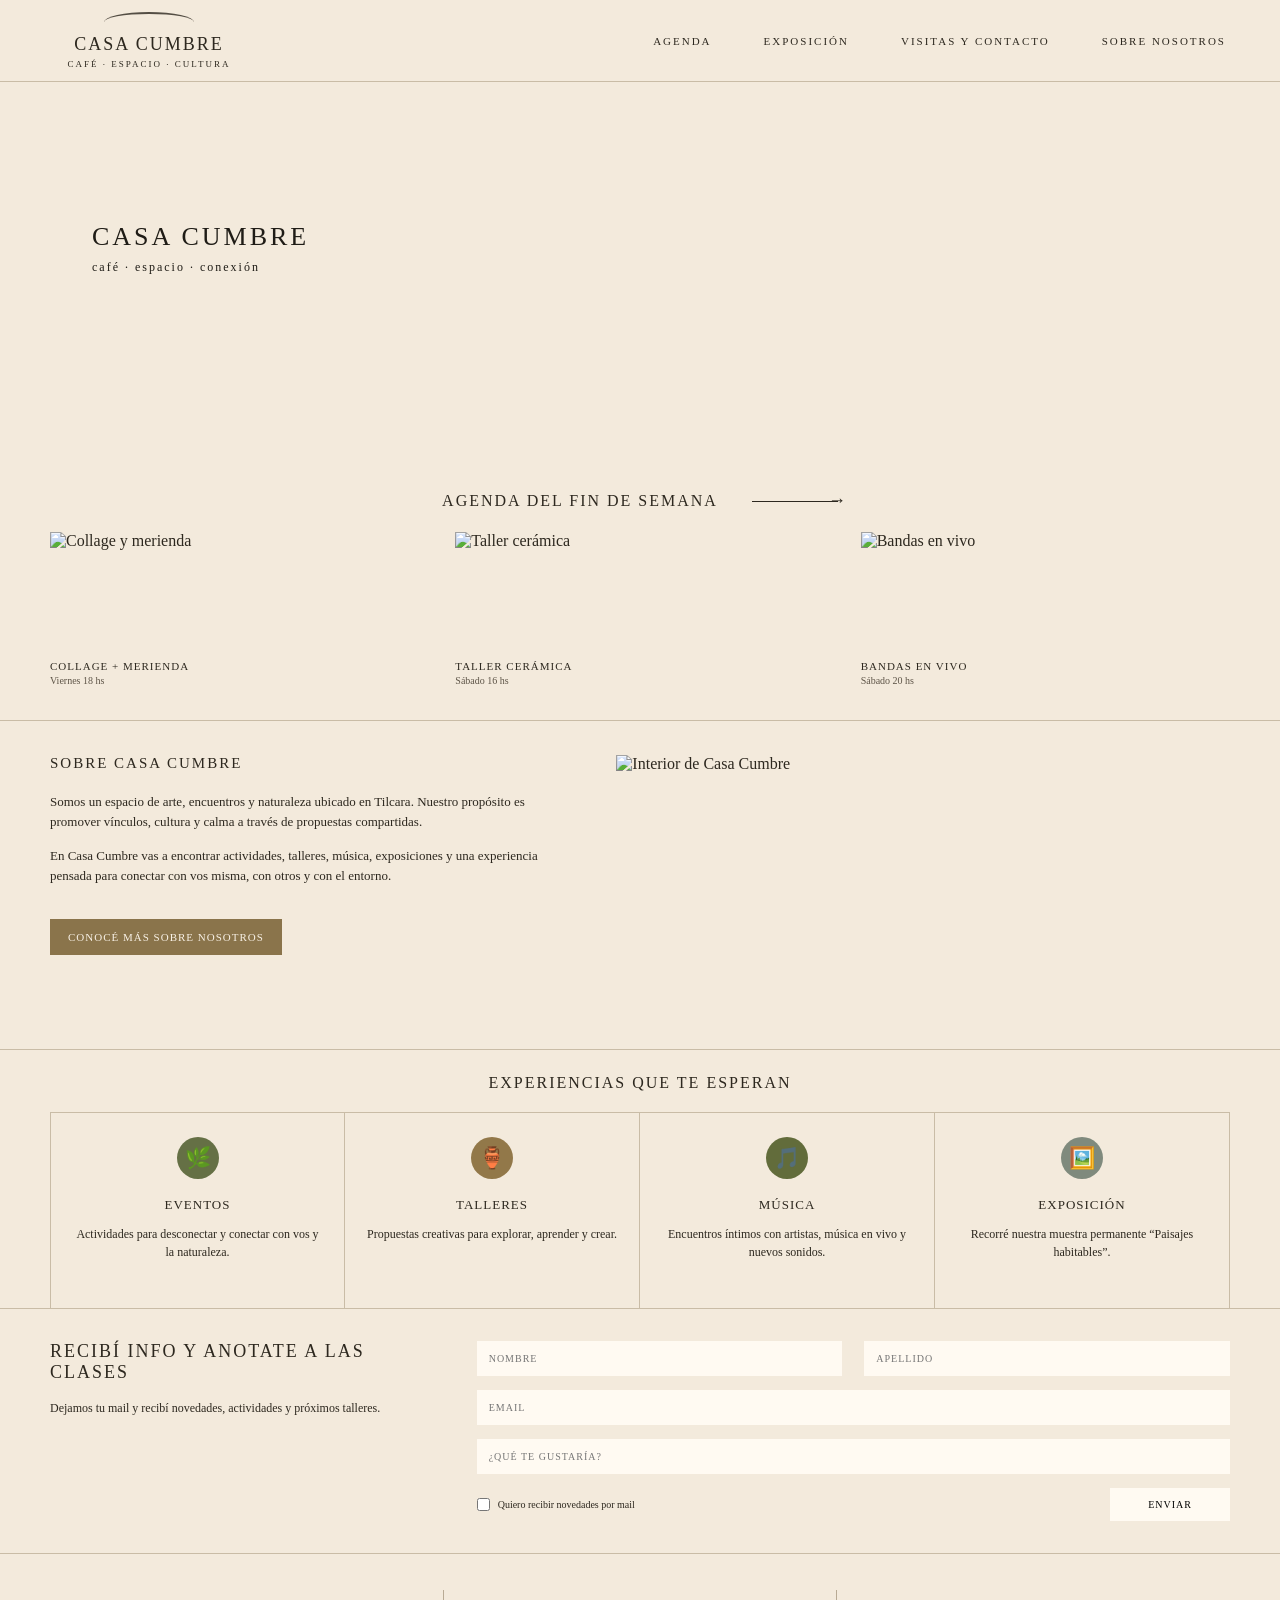
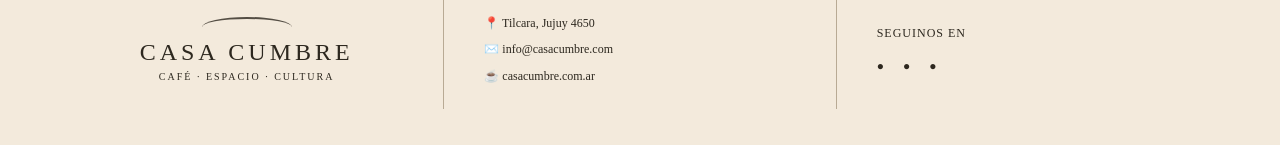
==== index.html @ a5b8ab7d "Add files via upload" ====
<!DOCTYPE html>
<html lang="es">
<head>
  <meta charset="UTF-8" />
  <meta name="viewport" content="width=device-width, initial-scale=1.0" />
  <title>Casa Cumbre</title>
  <link rel="stylesheet" href="style.css" />
</head>
<body>

  <header class="header">
    <div class="logo">
      <div class="mountain-line"></div>
      <h1>CASA CUMBRE</h1>
      <p>CAFÉ · ESPACIO · CULTURA</p>
    </div>

    <nav class="nav">
  <a href="agenda.html">AGENDA</a>
  <a href="exposicion.html">EXPOSICIÓN</a>
  <a href="visitas.html">VISITAS Y CONTACTO</a>
  <a href="nosotros.html">SOBRE NOSOTROS</a>
</nav>
  </header>

  <main>

    <section class="hero">
      <div class="hero-text">
        <h2>CASA CUMBRE</h2>
        <p>café · espacio · conexión</p>
      </div>
    </section>

    <section class="agenda">
      <div class="section-title">
        <h2>AGENDA DEL FIN DE SEMANA</h2>
        <span></span>
      </div>

      <div class="cards">
        <article class="card">
          <img src="img/agenda-1.jpg" alt="Collage y merienda">
          <h3>COLLAGE + MERIENDA</h3>
          <p>Viernes 18 hs</p>
        </article>

        <article class="card">
          <img src="img/agenda-2.jpg" alt="Taller cerámica">
          <h3>TALLER CERÁMICA</h3>
          <p>Sábado 16 hs</p>
        </article>

        <article class="card">
          <img src="img/agenda-3.jpg" alt="Bandas en vivo">
          <h3>BANDAS EN VIVO</h3>
          <p>Sábado 20 hs</p>
        </article>
      </div>
    </section>

    <section class="about">
      <div class="about-text">
        <h2>SOBRE CASA CUMBRE</h2>
        <p>
          Somos un espacio de arte, encuentros y naturaleza ubicado en Tilcara.
          Nuestro propósito es promover vínculos, cultura y calma a través
          de propuestas compartidas.
        </p>
        <p>
          En Casa Cumbre vas a encontrar actividades, talleres, música,
          exposiciones y una experiencia pensada para conectar con vos misma,
          con otros y con el entorno.
        </p>
        <a href="#" class="btn">CONOCÉ MÁS SOBRE NOSOTROS</a>
      </div>

      <div class="about-img">
       <img src="sobre-casa.png" alt="Interior de Casa Cumbre">
      </div>
    </section>

    <section class="experiences">
      <div class="section-title simple">
        <h2>EXPERIENCIAS QUE TE ESPERAN</h2>
      </div>

      <div class="experience-grid">
        <article class="experience">
          <div class="icon">🌿</div>
          <h3>EVENTOS</h3>
          <p>Actividades para desconectar y conectar con vos y la naturaleza.</p>
        </article>

        <article class="experience">
          <div class="icon">🏺</div>
          <h3>TALLERES</h3>
          <p>Propuestas creativas para explorar, aprender y crear.</p>
        </article>

        <article class="experience">
          <div class="icon">🎵</div>
          <h3>MÚSICA</h3>
          <p>Encuentros íntimos con artistas, música en vivo y nuevos sonidos.</p>
        </article>

        <article class="experience">
          <div class="icon">🖼️</div>
          <h3>EXPOSICIÓN</h3>
          <p>Recorré nuestra muestra permanente “Paisajes habitables”.</p>
        </article>
      </div>
    </section>

    <section class="newsletter">
      <div class="newsletter-text">
        <h2>RECIBÍ INFO Y ANOTATE A LAS CLASES</h2>
        <p>
          Dejamos tu mail y recibí novedades, actividades y próximos talleres.
        </p>
      </div>

      <form class="form">
        <div class="form-row">
          <input type="text" placeholder="NOMBRE">
          <input type="text" placeholder="APELLIDO">
        </div>

        <input type="email" placeholder="EMAIL">
        <input type="text" placeholder="¿QUÉ TE GUSTARÍA?">

        <div class="form-bottom">
          <label>
            <input type="checkbox">
            Quiero recibir novedades por mail
          </label>
          <button type="submit">ENVIAR</button>
        </div>
      </form>
    </section>

  </main>

  <footer class="footer">
    <div class="footer-logo">
      <div class="mountain-line"></div>
      <h2>CASA CUMBRE</h2>
      <p>CAFÉ · ESPACIO · CULTURA</p>
    </div>

    <div class="footer-info">
      <p>📍 Tilcara, Jujuy 4650</p>
      <p>✉️ info@casacumbre.com</p>
      <p>☕ casacumbre.com.ar</p>
    </div>

    <div class="footer-social">
      <p>SEGUINOS EN</p>
      <div class="social-icons">
        <span>●</span>
        <span>●</span>
        <span>●</span>
      </div>
    </div>
  </footer>

</body>
</html>
---- style.css ----
* {
  margin: 0;
  padding: 0;
  box-sizing: border-box;
}

body {
  background-color: #f3eadc;
  color: #2d281f;
  font-family: Georgia, "Times New Roman", serif;
}

a {
  text-decoration: none;
  color: inherit;
}

img {
  width: 100%;
  display: block;
}

/* HEADER */

.header {
  width: 100%;
  height: 82px;
  background-color: #f3eadc;
  display: flex;
  align-items: center;
  justify-content: space-between;
  padding: 0 54px;
  border-bottom: 1px solid #c9bca6;
}

.logo {
  text-align: center;
  width: 190px;
}

.logo h1 {
  font-size: 18px;
  letter-spacing: 2px;
  font-weight: 400;
}

.logo p {
  font-size: 9px;
  letter-spacing: 2px;
  margin-top: 4px;
}

.mountain-line {
  width: 90px;
  height: 20px;
  margin: 0 auto 2px;
  border-top: 2px solid #2d281f;
  border-radius: 50%;
  opacity: 0.8;
}

.nav {
  display: flex;
  gap: 52px;
  font-size: 11px;
  letter-spacing: 2px;
}

.nav a:hover {
  opacity: 0.6;
}

/* HERO */

.hero {
  height: 380px;
  background-image: url("img/sobre-casa.jpg");
  background-size: cover;
  background-position: center;
  position: relative;
}

.hero-text {
  position: absolute;
  left: 92px;
  top: 140px;
  color: #1f1c16;
}

.hero-text h2 {
  font-size: 26px;
  letter-spacing: 3px;
  font-weight: 400;
}

.hero-text p {
  font-size: 12px;
  letter-spacing: 2px;
  margin-top: 8px;
}

/* AGENDA */

.agenda {
  padding: 30px 50px 34px;
  border-bottom: 1px solid #c9bca6;
}

.section-title {
  display: flex;
  align-items: center;
  justify-content: center;
  gap: 34px;
  margin-bottom: 22px;
}

.section-title h2 {
  font-size: 16px;
  letter-spacing: 2px;
  font-weight: 400;
}

.section-title span {
  width: 86px;
  height: 1px;
  background-color: #2d281f;
  position: relative;
}

.section-title span::after {
  content: "→";
  position: absolute;
  right: -8px;
  top: -11px;
  font-size: 18px;
}

.cards {
  display: grid;
  grid-template-columns: repeat(3, 1fr);
  gap: 36px;
}

.card {
  background-color: transparent;
}

.card img {
  height: 120px;
  object-fit: cover;
}

.card h3 {
  font-size: 11px;
  letter-spacing: 1px;
  font-weight: 400;
  margin-top: 8px;
}

.card p {
  font-size: 10px;
  color: #5d5447;
  margin-top: 3px;
}

/* ABOUT */

.about {
  display: grid;
  grid-template-columns: 1fr 1.2fr;
  gap: 55px;
  padding: 34px 50px;
  border-bottom: 1px solid #c9bca6;
}

.about-text h2 {
  font-size: 15px;
  letter-spacing: 2px;
  font-weight: 400;
  margin-bottom: 20px;
}

.about-text p {
  font-size: 13px;
  line-height: 1.55;
  margin-bottom: 14px;
}

.btn {
  display: inline-block;
  background-color: #8a744b;
  color: #f8f1e6;
  padding: 12px 18px;
  font-size: 11px;
  letter-spacing: 1px;
  margin-top: 18px;
}

.about-img img {
  height: 260px;
  object-fit: cover;
}

/* EXPERIENCES */

.experiences {
  padding: 24px 50px 0;
  border-bottom: 1px solid #c9bca6;
}

.section-title.simple {
  margin-bottom: 20px;
}

.experience-grid {
  display: grid;
  grid-template-columns: repeat(4, 1fr);
  border-top: 1px solid #c9bca6;
}

.experience {
  min-height: 195px;
  text-align: center;
  padding: 24px 20px;
  border-right: 1px solid #c9bca6;
}

.experience:first-child {
  border-left: 1px solid #c9bca6;
}

.icon {
  width: 42px;
  height: 42px;
  background-color: #657045;
  color: #f3eadc;
  border-radius: 50%;
  display: flex;
  align-items: center;
  justify-content: center;
  margin: 0 auto 18px;
  font-size: 21px;
}

.experience:nth-child(2) .icon {
  background-color: #927849;
}

.experience:nth-child(3) .icon {
  background-color: #626c3b;
}

.experience:nth-child(4) .icon {
  background-color: #7f8a7d;
}

.experience h3 {
  font-size: 13px;
  letter-spacing: 1px;
  font-weight: 400;
  margin-bottom: 12px;
}

.experience p {
  font-size: 12px;
  line-height: 1.5;
}

/* NEWSLETTER */

.newsletter {
  display: grid;
  grid-template-columns: 0.8fr 1.6fr;
  gap: 50px;
  padding: 32px 50px;
  border-bottom: 1px solid #c9bca6;
}

.newsletter-text h2 {
  font-size: 18px;
  letter-spacing: 2px;
  font-weight: 400;
  margin-bottom: 16px;
}

.newsletter-text p {
  font-size: 12px;
  line-height: 1.5;
}

.form {
  display: flex;
  flex-direction: column;
  gap: 14px;
}

.form-row {
  display: grid;
  grid-template-columns: 1fr 1fr;
  gap: 22px;
}

input {
  border: none;
  background-color: #fffaf2;
  padding: 12px;
  font-size: 10px;
  letter-spacing: 1px;
  font-family: Georgia, "Times New Roman", serif;
}

.form-bottom {
  display: flex;
  justify-content: space-between;
  align-items: center;
}

.form-bottom label {
  font-size: 10px;
  display: flex;
  align-items: center;
  gap: 8px;
}

.form-bottom input {
  width: auto;
}

button {
  border: none;
  background-color: #fffaf2;
  padding: 11px 38px;
  font-size: 10px;
  letter-spacing: 1px;
  font-family: Georgia, "Times New Roman", serif;
  cursor: pointer;
}

button:hover {
  background-color: #ded1bd;
}

/* FOOTER */

.footer {
  display: grid;
  grid-template-columns: 1fr 1fr 1fr;
  padding: 36px 50px;
  align-items: center;
}

.footer-logo {
  text-align: center;
}

.footer-logo h2 {
  font-size: 24px;
  letter-spacing: 4px;
  font-weight: 400;
}

.footer-logo p {
  font-size: 10px;
  letter-spacing: 2px;
  margin-top: 5px;
}

.footer-info {
  border-left: 1px solid #b8aa94;
  border-right: 1px solid #b8aa94;
  padding: 20px 40px;
  font-size: 12px;
  line-height: 2.2;
}

.footer-social {
  padding-left: 40px;
  font-size: 12px;
  letter-spacing: 1px;
}

.social-icons {
  display: flex;
  gap: 18px;
  margin-top: 18px;
}

/* RESPONSIVE */

@media (max-width: 900px) {
  .header {
    height: auto;
    flex-direction: column;
    gap: 18px;
    padding: 22px;
  }

  .nav {
    flex-wrap: wrap;
    justify-content: center;
    gap: 20px;
  }

  .hero {
    height: 300px;
  }

  .hero-text {
    left: 35px;
    top: 110px;
  }

  .cards,
  .about,
  .newsletter,
  .footer {
    grid-template-columns: 1fr;
  }

  .experience-grid {
    grid-template-columns: 1fr 1fr;
  }

  .about,
  .agenda,
  .experiences,
  .newsletter,
  .footer {
    padding-left: 25px;
    padding-right: 25px;
  }

  .footer-info {
    border-left: none;
    border-right: none;
    border-top: 1px solid #b8aa94;
    border-bottom: 1px solid #b8aa94;
  }
}

@media (max-width: 550px) {
  .experience-grid {
    grid-template-columns: 1fr;
  }

  .form-row {
    grid-template-columns: 1fr;
  }

  .section-title {
    flex-direction: column;
    gap: 12px;
  }
}

/* PÁGINA AGENDA */

.agenda-page {
  padding: 45px 50px 35px;
  background-color: #f3eadc;
}

.agenda-page h2 {
  font-size: 42px;
  letter-spacing: 3px;
  font-weight: 400;
  margin-bottom: 8px;
}

.subtitle,
.agenda-page > p,
.events-section > p,
.talleres-section > p {
  font-size: 11px;
  letter-spacing: 1px;
  margin-bottom: 26px;
}

.agenda-list {
  display: flex;
  flex-direction: column;
  gap: 18px;
}

.agenda-item {
  display: grid;
  grid-template-columns: 170px 1fr 150px;
  align-items: center;
  gap: 28px;
  border: 1px solid #a9977e;
  padding: 12px;
  min-height: 130px;
}

.agenda-item img {
  height: 105px;
  object-fit: cover;
}

.agenda-info p:first-child {
  font-size: 10px;
  letter-spacing: 1px;
  margin-bottom: 12px;
  color: #5b5145;
}

.agenda-info h3 {
  font-size: 17px;
  letter-spacing: 1px;
  font-weight: 400;
  margin-bottom: 8px;
}

.agenda-info p {
  font-size: 12px;
  line-height: 1.4;
}

.small-btn {
  background-color: #9b8058;
  color: #f8f1e6;
  padding: 9px 12px;
  font-size: 9px;
  letter-spacing: 1px;
  text-align: center;
}

/* EVENTOS */

.events-section {
  background-color: #a67f52;
  color: #f8f1e6;
  padding: 42px 50px 45px;
}

.events-section h2 {
  font-size: 34px;
  letter-spacing: 3px;
  font-weight: 400;
  margin-bottom: 8px;
}

.event-list {
  display: flex;
  flex-direction: column;
  gap: 12px;
  max-width: 590px;
}

.event-card {
  display: grid;
  grid-template-columns: 110px 1fr;
  align-items: center;
  gap: 22px;
  background-color: #5f6739;
  padding: 8px;
}

.event-card img {
  height: 58px;
  object-fit: cover;
}

.event-card p {
  font-size: 15px;
  letter-spacing: 1px;
  margin-bottom: 6px;
}

.event-card span {
  font-size: 10px;
  letter-spacing: 1px;
}

.white-btn {
  display: block;
  width: fit-content;
  background-color: #f8f1e6;
  color: #5f4a31;
  padding: 12px 48px;
  font-size: 10px;
  letter-spacing: 1px;
  margin: 30px auto 0;
}

/* TALLERES */

.talleres-section {
  padding: 45px 50px;
  background-color: #f3eadc;
}

.talleres-section h2 {
  font-size: 36px;
  letter-spacing: 3px;
  font-weight: 400;
  margin-bottom: 8px;
}

.talleres-grid {
  display: grid;
  grid-template-columns: repeat(4, 1fr);
  gap: 18px;
  margin-top: 24px;
}

.talleres-grid article {
  background-color: #f8f1e6;
}

.talleres-grid img {
  height: 100px;
  object-fit: cover;
}

.talleres-grid h3 {
  font-size: 11px;
  letter-spacing: 1px;
  font-weight: 400;
  margin: 8px 6px 3px;
}

.talleres-grid p {
  font-size: 9px;
  margin: 0 6px 8px;
}

.green-btn {
  display: block;
  width: fit-content;
  background-color: #5f6739;
  color: #f8f1e6;
  padding: 12px 48px;
  font-size: 10px;
  letter-spacing: 1px;
  margin: 40px auto 0;
}

/* RESPONSIVE AGENDA */

@media (max-width: 800px) {
  .agenda-item {
    grid-template-columns: 1fr;
  }

  .agenda-item img {
    height: 180px;
  }

  .small-btn {
    width: fit-content;
  }

  .talleres-grid {
    grid-template-columns: 1fr 1fr;
  }

  .event-list {
    max-width: 100%;
  }
}

@media (max-width: 500px) {
  .agenda-page h2,
  .events-section h2,
  .talleres-section h2 {
    font-size: 30px;
  }

  .talleres-grid {
    grid-template-columns: 1fr;
  }

  .event-card {
    grid-template-columns: 1fr;
  }

  .event-card img {
    height: 130px;
  }
}

/* PÁGINA EXPOSICIÓN */

.expo-page {
  background-color: #f3eadc;
}

.expo-intro {
  padding: 55px 50px 40px;
}

.expo-intro h2 {
  font-size: 52px;
  letter-spacing: 12px;
  font-weight: 400;
  margin-bottom: 10px;
}

.expo-subtitle {
  font-size: 14px;
  letter-spacing: 2px;
  margin-bottom: 34px;
}

.expo-intro p:last-child {
  max-width: 500px;
  font-size: 18px;
  line-height: 1.6;
}

.obras {
  text-align: center;
  padding: 10px 50px 70px;
}

.obras h2 {
  font-size: 18px;
  letter-spacing: 2px;
  font-weight: 400;
  margin-bottom: 18px;
}

.obras-box {
  background-color: #a67f52;
  padding: 28px 24px;
  display: grid;
  grid-template-columns: 1fr 1.45fr 1fr;
  gap: 26px;
  margin-bottom: 65px;
}

.obras-box img {
  height: 185px;
  object-fit: cover;
}

.expo-btn {
  display: inline-block;
  background-color: #9b7650;
  color: #f8f1e6;
  padding: 16px 80px;
  font-size: 14px;
  letter-spacing: 1px;
}

/* RESPONSIVE EXPOSICIÓN */

@media (max-width: 800px) {
  .expo-intro h2 {
    font-size: 36px;
    letter-spacing: 6px;
  }

  .obras-box {
    grid-template-columns: 1fr;
  }

  .obras-box img {
    height: 220px;
  }

  .expo-btn {
    padding: 14px 40px;
  }
}
/* PÁGINA VISITAS Y CONTACTO / CONTACTO */

.contact-page {
  background-color: #f3eadc;
}

.reserva {
  text-align: center;
  padding: 42px 40px 28px;
  border-top: 18px solid #9b7650;
}

.reserva h2 {
  font-size: 34px;
  letter-spacing: 5px;
  font-weight: 400;
  color: #9b7650;
  margin-bottom: 8px;
}

.reserva p {
  font-size: 12px;
  letter-spacing: 1px;
  line-height: 1.5;
}

.contact-form-section {
  background-color: #a67f52;
  color: #f8f1e6;
  text-align: center;
  padding: 15px 50px 55px;
}

.vertical-line {
  width: 1px;
  height: 95px;
  background-color: #f8f1e6;
  margin: 0 auto 25px;
  opacity: 0.8;
}

.contact-form-section h2 {
  font-size: 42px;
  letter-spacing: 8px;
  font-weight: 400;
  margin-bottom: 10px;
}

.contact-form-section p {
  font-size: 12px;
  line-height: 1.5;
  margin-bottom: 28px;
}

.contact-form {
  max-width: 660px;
  margin: 0 auto;
  display: flex;
  flex-direction: column;
  gap: 14px;
}

.contact-form input {
  width: 100%;
  background-color: #f8f1e6;
  border: none;
  padding: 10px;
  font-size: 10px;
  letter-spacing: 1px;
}

.contact-bottom {
  display: flex;
  justify-content: space-between;
  align-items: center;
  margin-top: 5px;
}

.contact-bottom label {
  display: flex;
  align-items: center;
  gap: 8px;
  color: #f8f1e6;
  font-size: 10px;
  letter-spacing: 1px;
}

.contact-bottom label input {
  width: auto;
}

.contact-bottom button {
  background-color: #f8f1e6;
  color: #6b4d2e;
  border: none;
  padding: 10px 42px;
  font-size: 10px;
  letter-spacing: 1px;
  cursor: pointer;
}

.contact-bottom button:hover {
  background-color: #e3d7c3;
}

/* RESPONSIVE CONTACTO */

@media (max-width: 650px) {
  .reserva h2 {
    font-size: 26px;
  }

  .contact-form-section h2 {
    font-size: 32px;
    letter-spacing: 5px;
  }

  .contact-bottom {
    flex-direction: column;
    gap: 18px;
  }
}
/* PÁGINA SOBRE NOSOTROS */

.nosotros-intro {
  background-color: #f3eadc;
  text-align: center;
  padding: 45px 50px 35px;
}

.nosotros-intro h2 {
  font-size: 26px;
  letter-spacing: 4px;
  font-weight: 400;
  color: #9b7650;
  margin-bottom: 22px;
}

.nosotros-box {
  background-color: #9b7650;
  color: #f8f1e6;
  max-width: 760px;
  margin: 0 auto;
  padding: 34px 55px;
}

.nosotros-box p {
  font-size: 14px;
  line-height: 1.6;
  margin-bottom: 16px;
}

.nosotros-box p:last-child {
  margin-bottom: 0;
}

.espacios-nosotros {
  background-color: #f3eadc;
  padding: 28px 50px 0;
  text-align: center;
}

.espacios-nosotros h2 {
  font-size: 18px;
  letter-spacing: 2px;
  font-weight: 400;
  margin-bottom: 20px;
}

.espacios-grid-nosotros {
  display: grid;
  grid-template-columns: repeat(3, 1fr);
  max-width: 850px;
  margin: 0 auto;
}

.espacios-grid-nosotros img {
  height: 170px;
  object-fit: cover;
}

.info-nosotros {
  background-color: #686b39;
  color: #f8f1e6;
  display: grid;
  grid-template-columns: 1fr 1fr;
  gap: 90px;
  padding: 55px 90px;
}

.info-nosotros h3 {
  font-size: 13px;
  letter-spacing: 2px;
  font-weight: 400;
  margin-bottom: 12px;
}

.info-nosotros p {
  font-size: 12px;
  line-height: 1.6;
  margin-bottom: 28px;
}

.mapa-btn-nosotros {
  display: inline-block;
  background-color: #b68b5c;
  color: #f8f1e6;
  padding: 10px 42px;
  font-size: 11px;
  letter-spacing: 1px;
  margin-bottom: 18px;
}

.mapa-nosotros {
  width: 210px;
  height: 140px;
  background-color: #d8d8d8;
}

/* RESPONSIVE SOBRE NOSOTROS */

@media (max-width: 800px) {
  .nosotros-box {
    padding: 28px 25px;
  }

  .espacios-grid-nosotros {
    grid-template-columns: 1fr 1fr;
  }

  .info-nosotros {
    grid-template-columns: 1fr;
    gap: 30px;
    padding: 40px 35px;
  }
}

@media (max-width: 500px) {
  .nosotros-intro h2 {
    font-size: 20px;
  }

  .espacios-grid-nosotros {
    grid-template-columns: 1fr;
  }

  .espacios-grid-nosotros img {
    height: 210px;
  }
}
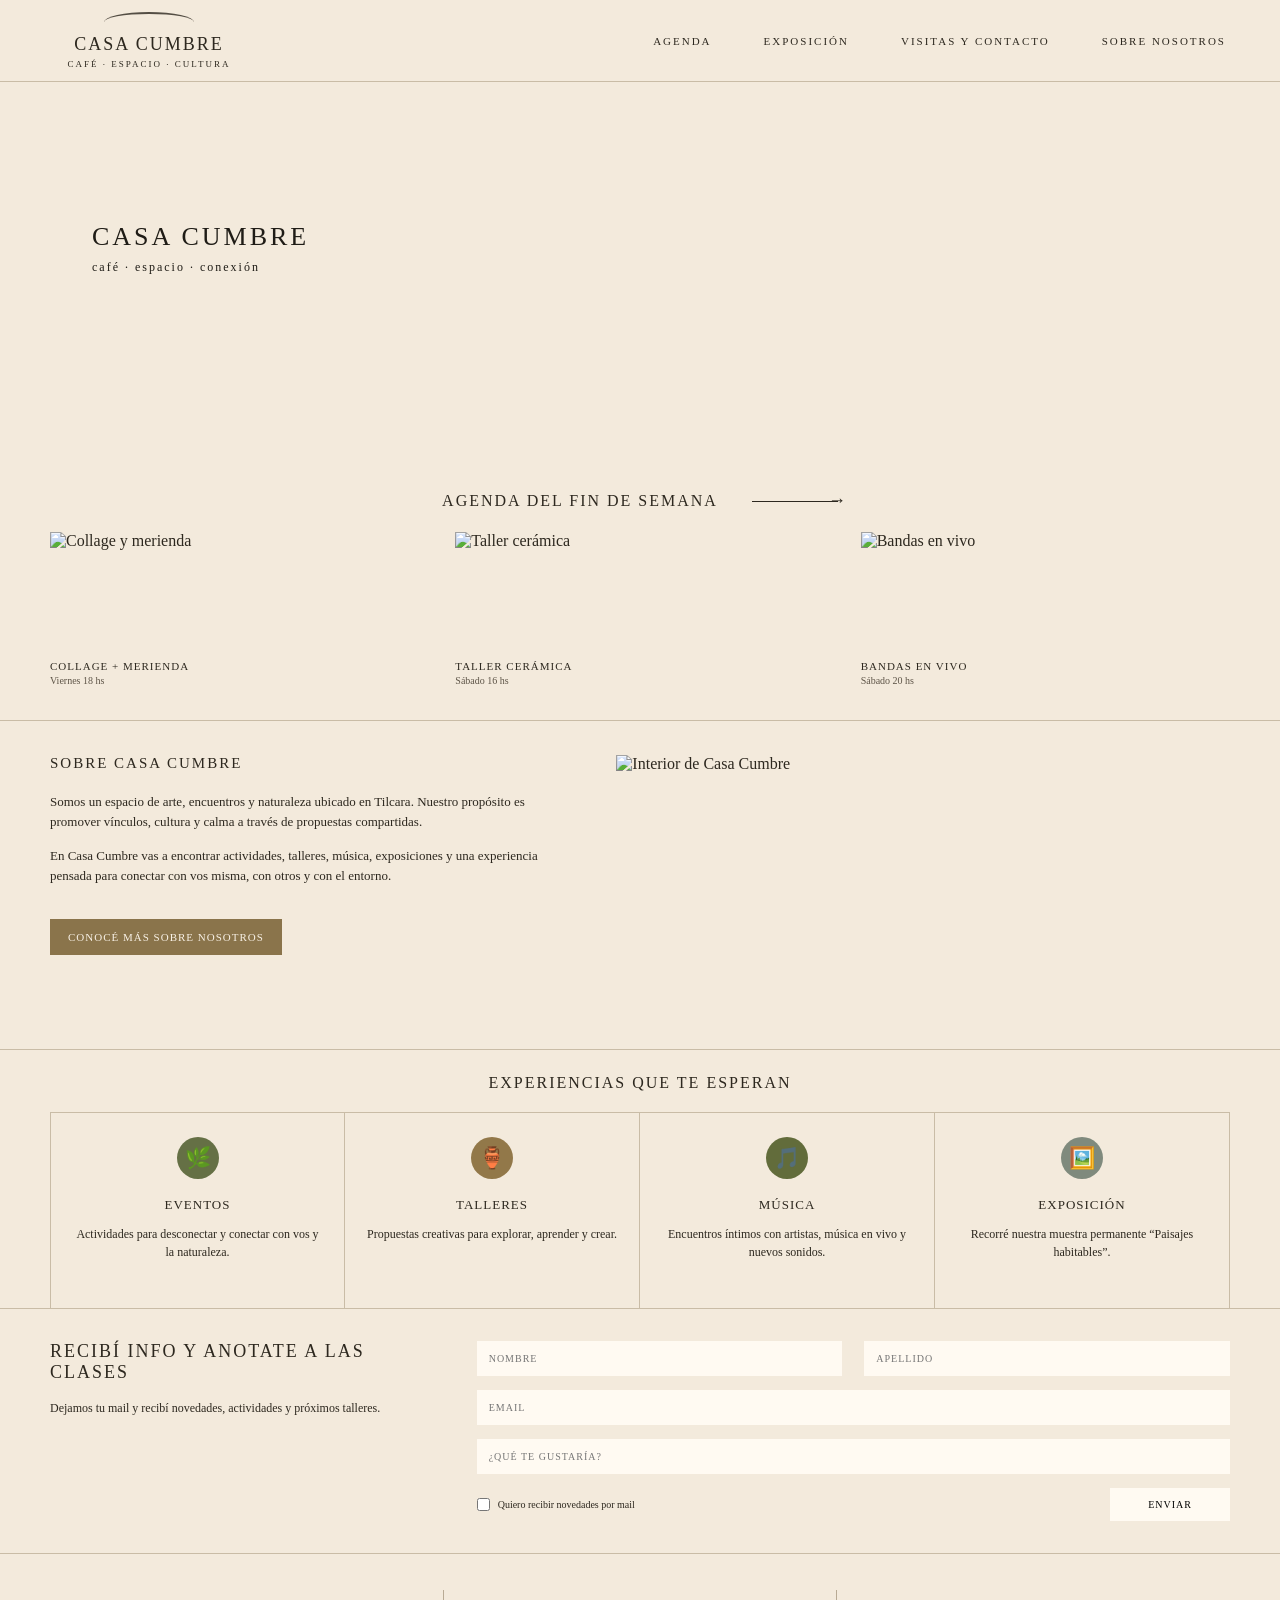
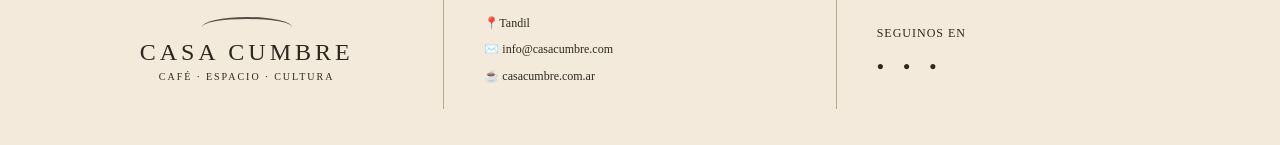
==== commit 5aac0d19: "Fix HTML encoding issues in index.html" ====
--- a/index.html
+++ b/index.html
@@ -149,7 +149,7 @@
     </div>
 
     <div class="footer-info">
-      <p>📍 Tilcara, Jujuy 4650</p>
+      <p>📍Tandil </p>
       <p>✉️ info@casacumbre.com</p>
       <p>☕ casacumbre.com.ar</p>
     </div>
@@ -165,4 +165,4 @@
   </footer>
 
 </body>
-</html>+</html>
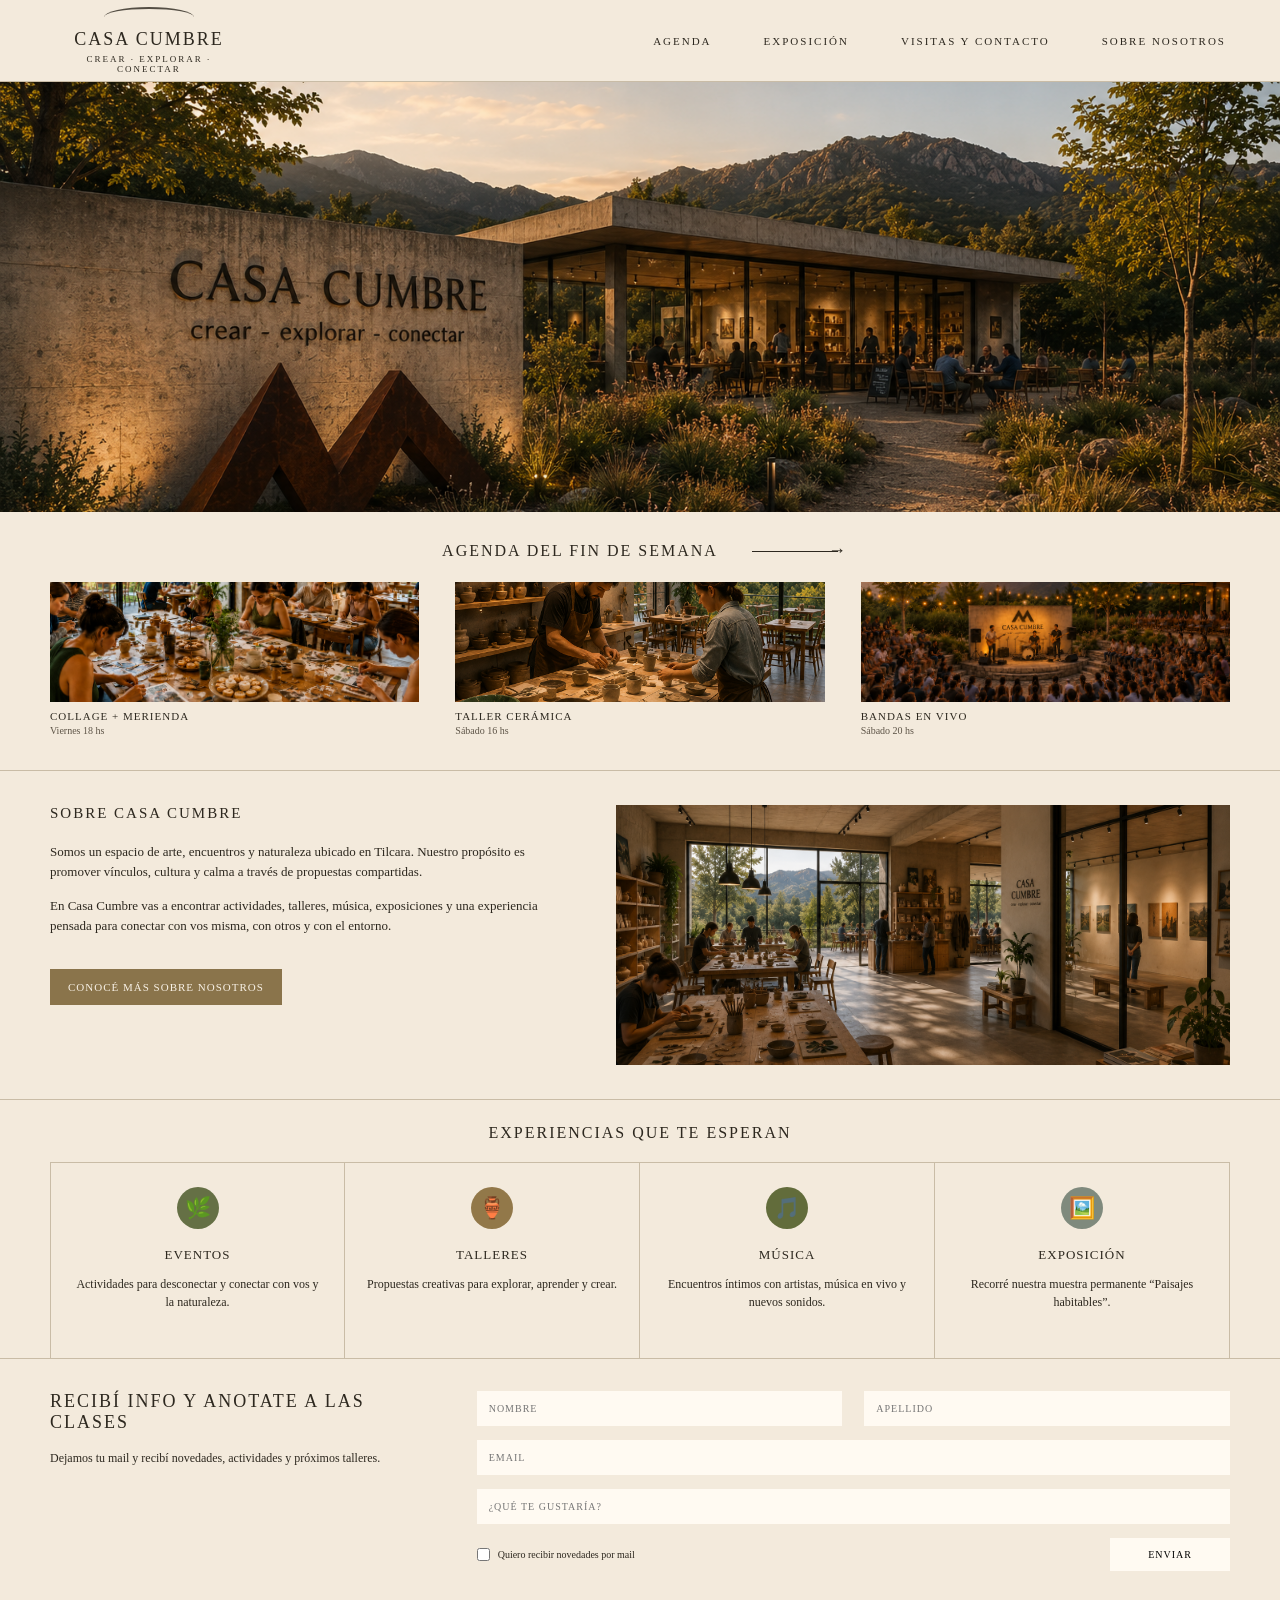
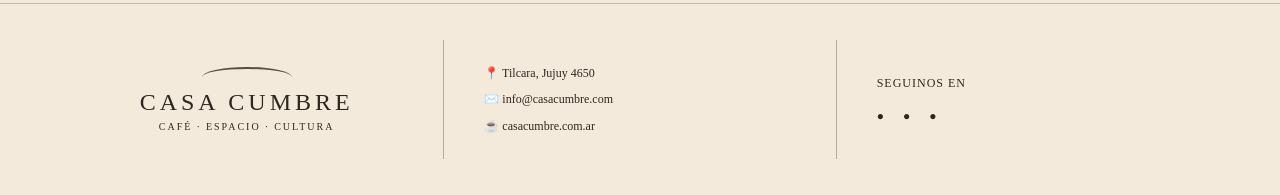
==== commit fa13c66e: "actializacion" ====
--- a/index.html
+++ b/index.html
@@ -1,168 +1,165 @@
-<!DOCTYPE html>
+<!doctype html>
 <html lang="es">
-<head>
-  <meta charset="UTF-8" />
-  <meta name="viewport" content="width=device-width, initial-scale=1.0" />
-  <title>Casa Cumbre</title>
-  <link rel="stylesheet" href="style.css" />
-</head>
-<body>
-
-  <header class="header">
-    <div class="logo">
-      <div class="mountain-line"></div>
-      <h1>CASA CUMBRE</h1>
-      <p>CAFÉ · ESPACIO · CULTURA</p>
-    </div>
-
-    <nav class="nav">
-  <a href="agenda.html">AGENDA</a>
-  <a href="exposicion.html">EXPOSICIÓN</a>
-  <a href="visitas.html">VISITAS Y CONTACTO</a>
-  <a href="nosotros.html">SOBRE NOSOTROS</a>
-</nav>
-  </header>
-
-  <main>
-
-    <section class="hero">
-      <div class="hero-text">
-        <h2>CASA CUMBRE</h2>
-        <p>café · espacio · conexión</p>
-      </div>
-    </section>
-
-    <section class="agenda">
-      <div class="section-title">
-        <h2>AGENDA DEL FIN DE SEMANA</h2>
-        <span></span>
+  <head>
+    <meta charset="UTF-8" />
+    <meta name="viewport" content="width=device-width, initial-scale=1.0" />
+    <title>Casa Cumbre</title>
+    <link rel="stylesheet" href="style.css" />
+  </head>
+  <body>
+    <header class="header">
+      <div class="logo">
+        <div class="mountain-line"></div>
+        <h1>CASA CUMBRE</h1>
+        <p>CREAR · EXPLORAR · CONECTAR</p>
       </div>
 
-      <div class="cards">
-        <article class="card">
-          <img src="img/agenda-1.jpg" alt="Collage y merienda">
-          <h3>COLLAGE + MERIENDA</h3>
-          <p>Viernes 18 hs</p>
-        </article>
+      <nav class="nav">
+        <a href="agenda.html">AGENDA</a>
+        <a href="exposicion.html">EXPOSICIÓN</a>
+        <a href="visitas.html">VISITAS Y CONTACTO</a>
+        <a href="nosotros.html">SOBRE NOSOTROS</a>
+      </nav>
+    </header>
 
-        <article class="card">
-          <img src="img/agenda-2.jpg" alt="Taller cerámica">
-          <h3>TALLER CERÁMICA</h3>
-          <p>Sábado 16 hs</p>
-        </article>
+    <main>
+      <section class="hero">
+        <div class="hero-text"></div>
+      </section>
 
-        <article class="card">
-          <img src="img/agenda-3.jpg" alt="Bandas en vivo">
-          <h3>BANDAS EN VIVO</h3>
-          <p>Sábado 20 hs</p>
-        </article>
-      </div>
-    </section>
+      <section class="agenda">
+        <div class="section-title">
+          <h2>AGENDA DEL FIN DE SEMANA</h2>
+          <span></span>
+        </div>
 
-    <section class="about">
-      <div class="about-text">
-        <h2>SOBRE CASA CUMBRE</h2>
-        <p>
-          Somos un espacio de arte, encuentros y naturaleza ubicado en Tilcara.
-          Nuestro propósito es promover vínculos, cultura y calma a través
-          de propuestas compartidas.
-        </p>
-        <p>
-          En Casa Cumbre vas a encontrar actividades, talleres, música,
-          exposiciones y una experiencia pensada para conectar con vos misma,
-          con otros y con el entorno.
-        </p>
-        <a href="#" class="btn">CONOCÉ MÁS SOBRE NOSOTROS</a>
+        <div class="cards">
+          <article class="card">
+            <img src="img/collague-merienda.png" alt="Collage y merienda" />
+            <h3>COLLAGE + MERIENDA</h3>
+            <p>Viernes 18 hs</p>
+          </article>
+
+          <article class="card">
+            <img src="img/ceramica-taller.png" alt="Taller cerámica" />
+            <h3>TALLER CERÁMICA</h3>
+            <p>Sábado 16 hs</p>
+          </article>
+
+          <article class="card">
+            <img src="img/bandas-vivo.png" alt="Bandas en vivo" />
+            <h3>BANDAS EN VIVO</h3>
+            <p>Sábado 20 hs</p>
+          </article>
+        </div>
+      </section>
+
+      <section class="about">
+        <div class="about-text">
+          <h2>SOBRE CASA CUMBRE</h2>
+          <p>
+            Somos un espacio de arte, encuentros y naturaleza ubicado en
+            Tilcara. Nuestro propósito es promover vínculos, cultura y calma a
+            través de propuestas compartidas.
+          </p>
+          <p>
+            En Casa Cumbre vas a encontrar actividades, talleres, música,
+            exposiciones y una experiencia pensada para conectar con vos misma,
+            con otros y con el entorno.
+          </p>
+          <a href="#" class="btn">CONOCÉ MÁS SOBRE NOSOTROS</a>
+        </div>
+
+        <div class="about-img">
+          <img src="img/sobre-casa.png" alt="Interior de Casa Cumbre" />
+        </div>
+      </section>
+
+      <section class="experiences">
+        <div class="section-title simple">
+          <h2>EXPERIENCIAS QUE TE ESPERAN</h2>
+        </div>
+
+        <div class="experience-grid">
+          <article class="experience">
+            <div class="icon">🌿</div>
+            <h3>EVENTOS</h3>
+            <p>
+              Actividades para desconectar y conectar con vos y la naturaleza.
+            </p>
+          </article>
+
+          <article class="experience">
+            <div class="icon">🏺</div>
+            <h3>TALLERES</h3>
+            <p>Propuestas creativas para explorar, aprender y crear.</p>
+          </article>
+
+          <article class="experience">
+            <div class="icon">🎵</div>
+            <h3>MÚSICA</h3>
+            <p>
+              Encuentros íntimos con artistas, música en vivo y nuevos sonidos.
+            </p>
+          </article>
+
+          <article class="experience">
+            <div class="icon">🖼️</div>
+            <h3>EXPOSICIÓN</h3>
+            <p>Recorré nuestra muestra permanente “Paisajes habitables”.</p>
+          </article>
+        </div>
+      </section>
+
+      <section class="newsletter">
+        <div class="newsletter-text">
+          <h2>RECIBÍ INFO Y ANOTATE A LAS CLASES</h2>
+          <p>
+            Dejamos tu mail y recibí novedades, actividades y próximos talleres.
+          </p>
+        </div>
+
+        <form class="form">
+          <div class="form-row">
+            <input type="text" placeholder="NOMBRE" />
+            <input type="text" placeholder="APELLIDO" />
+          </div>
+
+          <input type="email" placeholder="EMAIL" />
+          <input type="text" placeholder="¿QUÉ TE GUSTARÍA?" />
+
+          <div class="form-bottom">
+            <label>
+              <input type="checkbox" />
+              Quiero recibir novedades por mail
+            </label>
+            <button type="submit">ENVIAR</button>
+          </div>
+        </form>
+      </section>
+    </main>
+
+    <footer class="footer">
+      <div class="footer-logo">
+        <div class="mountain-line"></div>
+        <h2>CASA CUMBRE</h2>
+        <p>CAFÉ · ESPACIO · CULTURA</p>
       </div>
 
-      <div class="about-img">
-       <img src="sobre-casa.png" alt="Interior de Casa Cumbre">
-      </div>
-    </section>
-
-    <section class="experiences">
-      <div class="section-title simple">
-        <h2>EXPERIENCIAS QUE TE ESPERAN</h2>
+      <div class="footer-info">
+        <p>📍 Tilcara, Jujuy 4650</p>
+        <p>✉️ info@casacumbre.com</p>
+        <p>☕ casacumbre.com.ar</p>
       </div>
 
-      <div class="experience-grid">
-        <article class="experience">
-          <div class="icon">🌿</div>
-          <h3>EVENTOS</h3>
-          <p>Actividades para desconectar y conectar con vos y la naturaleza.</p>
-        </article>
-
-        <article class="experience">
-          <div class="icon">🏺</div>
-          <h3>TALLERES</h3>
-          <p>Propuestas creativas para explorar, aprender y crear.</p>
-        </article>
-
-        <article class="experience">
-          <div class="icon">🎵</div>
-          <h3>MÚSICA</h3>
-          <p>Encuentros íntimos con artistas, música en vivo y nuevos sonidos.</p>
-        </article>
-
-        <article class="experience">
-          <div class="icon">🖼️</div>
-          <h3>EXPOSICIÓN</h3>
-          <p>Recorré nuestra muestra permanente “Paisajes habitables”.</p>
-        </article>
+      <div class="footer-social">
+        <p>SEGUINOS EN</p>
+        <div class="social-icons">
+          <span>●</span>
+          <span>●</span>
+          <span>●</span>
+        </div>
       </div>
-    </section>
-
-    <section class="newsletter">
-      <div class="newsletter-text">
-        <h2>RECIBÍ INFO Y ANOTATE A LAS CLASES</h2>
-        <p>
-          Dejamos tu mail y recibí novedades, actividades y próximos talleres.
-        </p>
-      </div>
-
-      <form class="form">
-        <div class="form-row">
-          <input type="text" placeholder="NOMBRE">
-          <input type="text" placeholder="APELLIDO">
-        </div>
-
-        <input type="email" placeholder="EMAIL">
-        <input type="text" placeholder="¿QUÉ TE GUSTARÍA?">
-
-        <div class="form-bottom">
-          <label>
-            <input type="checkbox">
-            Quiero recibir novedades por mail
-          </label>
-          <button type="submit">ENVIAR</button>
-        </div>
-      </form>
-    </section>
-
-  </main>
-
-  <footer class="footer">
-    <div class="footer-logo">
-      <div class="mountain-line"></div>
-      <h2>CASA CUMBRE</h2>
-      <p>CAFÉ · ESPACIO · CULTURA</p>
-    </div>
-
-    <div class="footer-info">
-      <p>📍Tandil </p>
-      <p>✉️ info@casacumbre.com</p>
-      <p>☕ casacumbre.com.ar</p>
-    </div>
-
-    <div class="footer-social">
-      <p>SEGUINOS EN</p>
-      <div class="social-icons">
-        <span>●</span>
-        <span>●</span>
-        <span>●</span>
-      </div>
-    </div>
-  </footer>
-
-</body>
+    </footer>
+  </body>
 </html>
--- a/style.css
+++ b/style.css
@@ -73,13 +73,12 @@
 /* HERO */
 
 .hero {
-  height: 380px;
-  background-image: url("img/sobre-casa.jpg");
+  height: 430px;
+  background-image: url("img/casa-frente.png");
   background-size: cover;
   background-position: center;
   position: relative;
 }
-
 .hero-text {
   position: absolute;
   left: 92px;
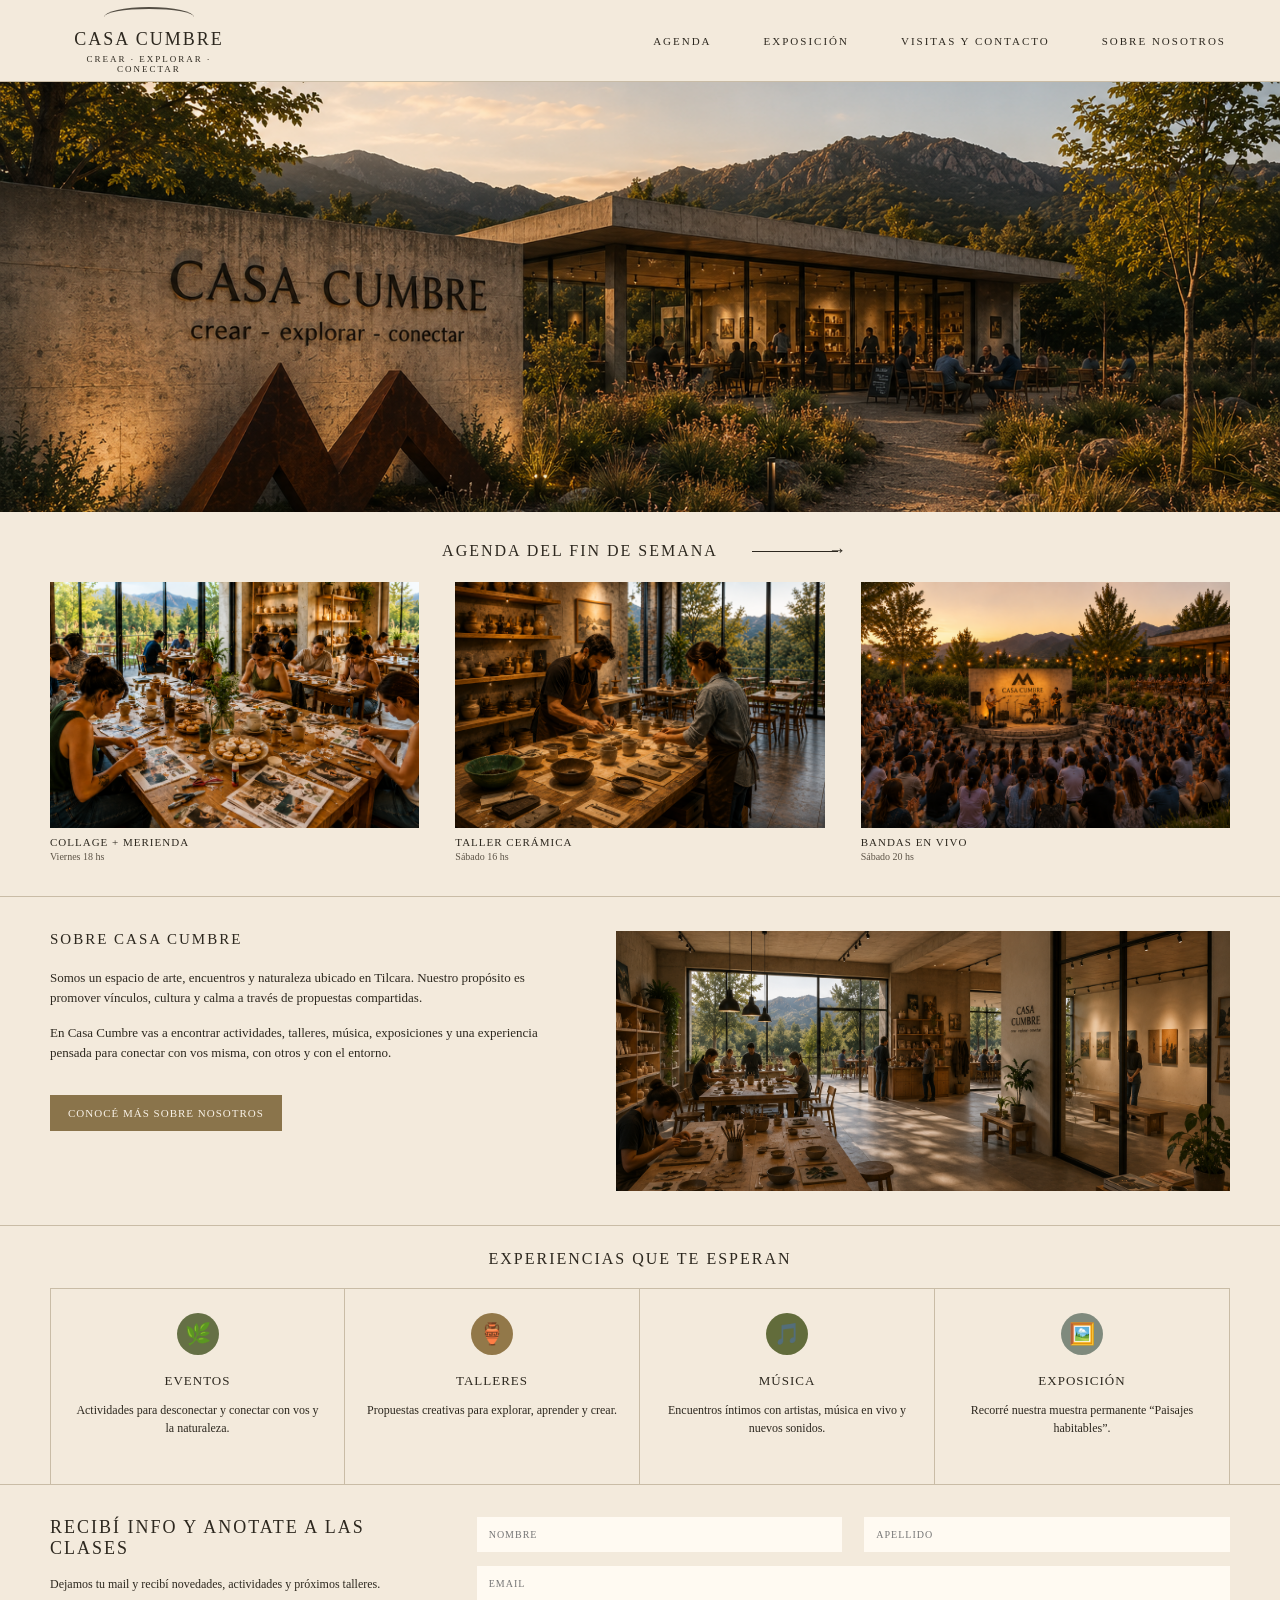
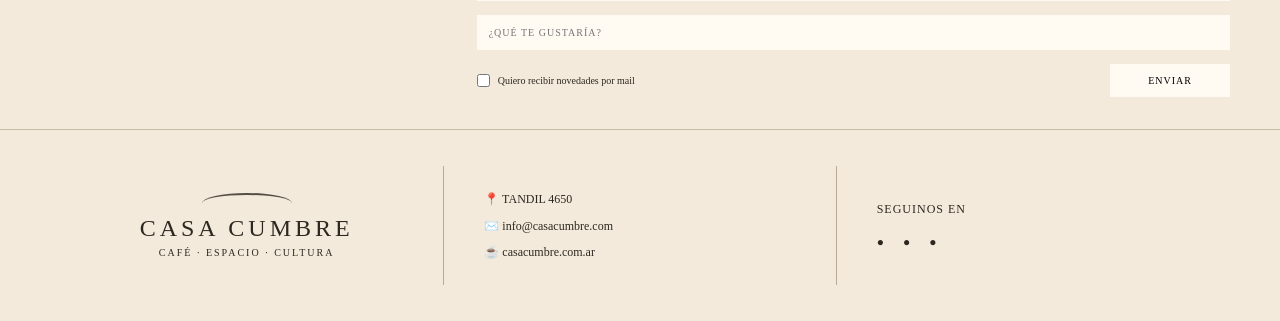
==== commit 7e8e466c: "cambios" ====
--- a/index.html
+++ b/index.html
@@ -41,7 +41,7 @@
           </article>
 
           <article class="card">
-            <img src="img/ceramica-taller.png" alt="Taller cerámica" />
+            <img src="img/CERMICA2.png" alt="Taller cerámica" />
             <h3>TALLER CERÁMICA</h3>
             <p>Sábado 16 hs</p>
           </article>
@@ -147,7 +147,7 @@
       </div>
 
       <div class="footer-info">
-        <p>📍 Tilcara, Jujuy 4650</p>
+        <p>📍 TANDIL 4650</p>
         <p>✉️ info@casacumbre.com</p>
         <p>☕ casacumbre.com.ar</p>
       </div>
--- a/style.css
+++ b/style.css
@@ -144,9 +144,10 @@
   background-color: transparent;
 }
 
-.card img {
-  height: 120px;
-  object-fit: cover;
+card img{
+    width: 100%;
+    height: 250px; /* antes quizás 150px o 180px */
+    object-fit: cover;
 }
 
 .card h3 {
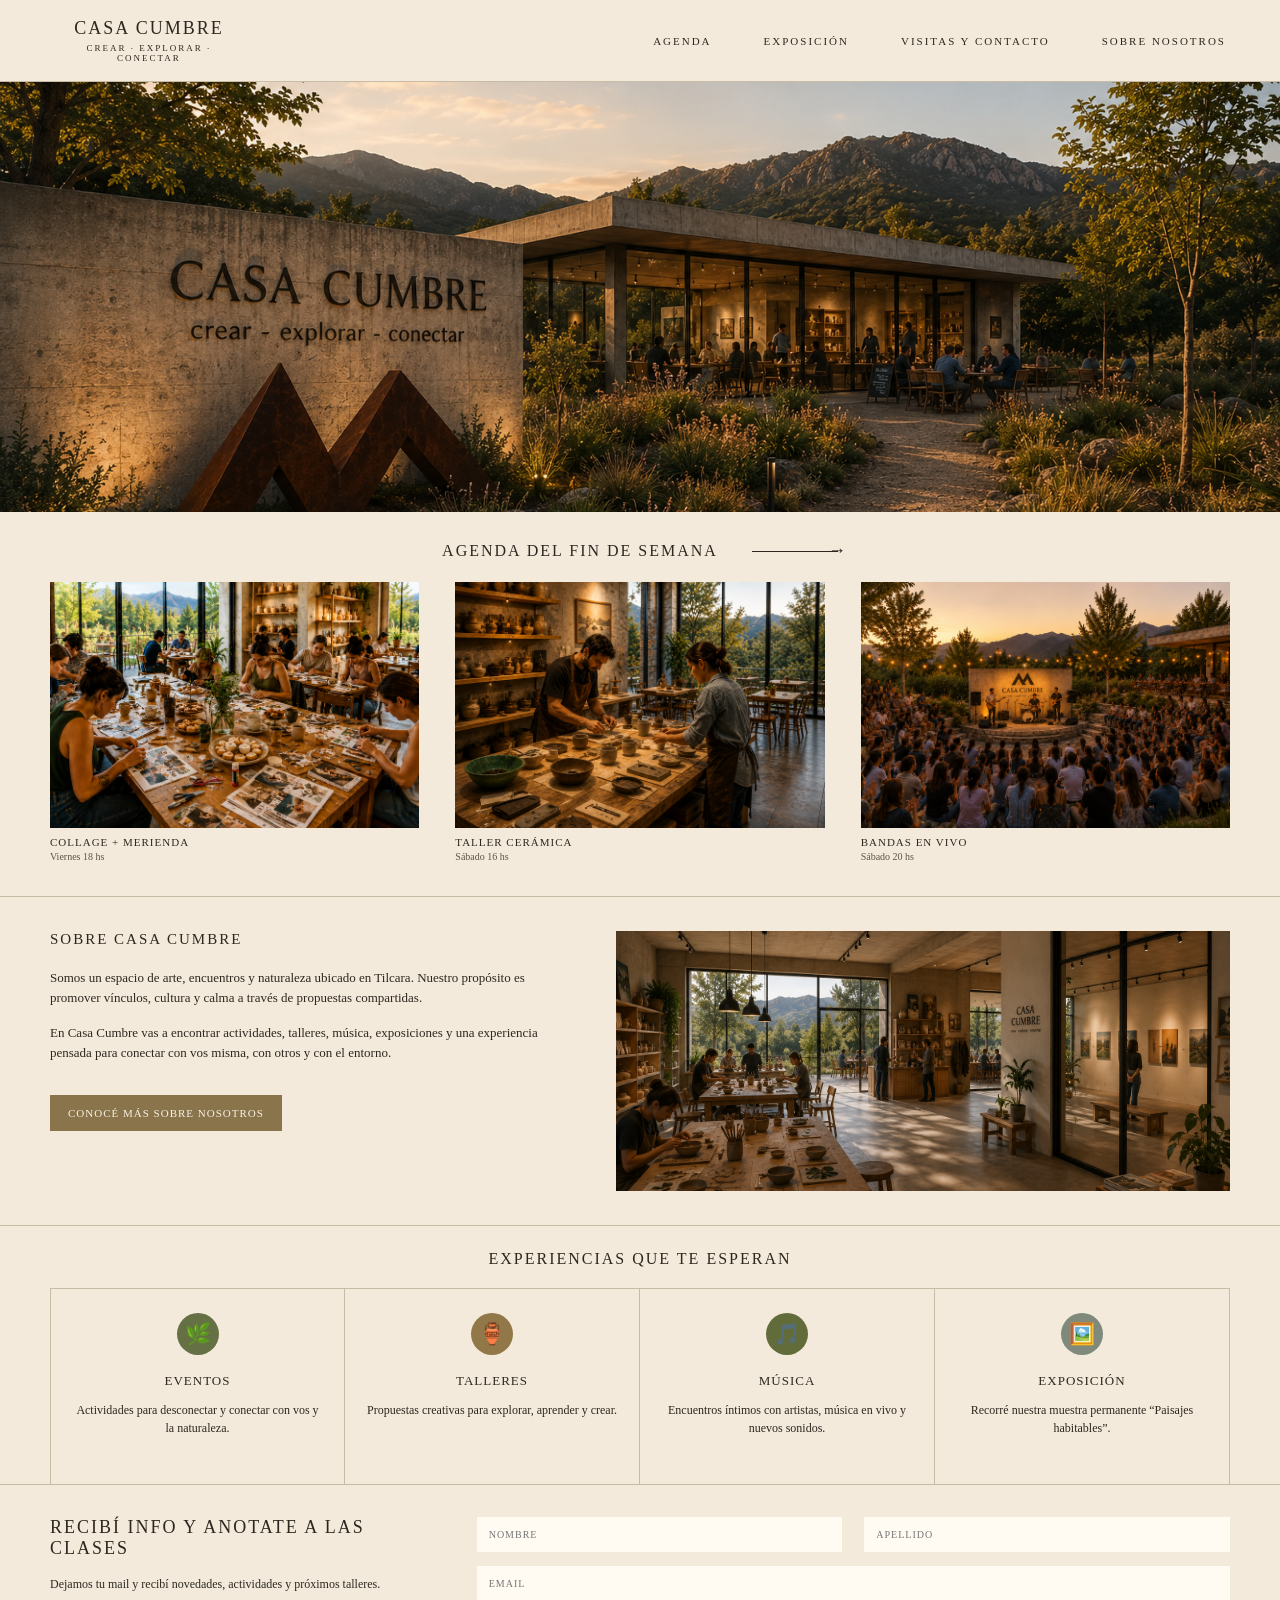
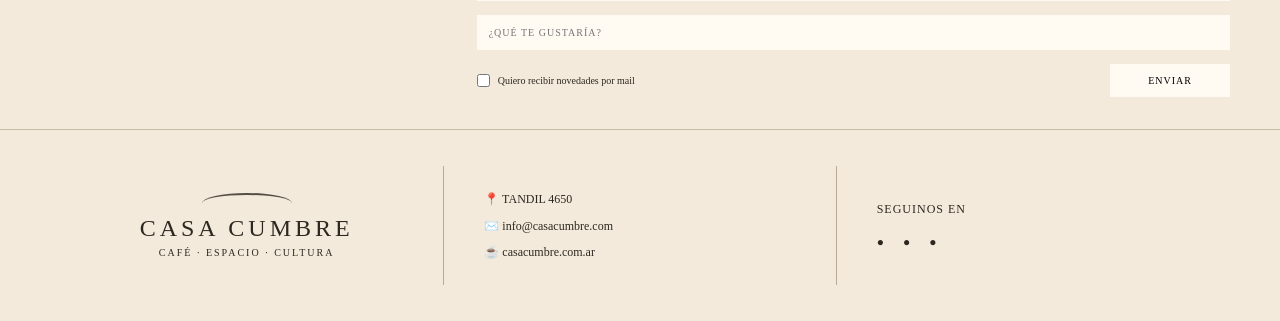
==== commit a89e5d2b: "ultimo" ====
--- a/index.html
+++ b/index.html
@@ -9,7 +9,7 @@
   <body>
     <header class="header">
       <div class="logo">
-        <div class="mountain-line"></div>
+        <div class="mountain-peaks"></div>
         <h1>CASA CUMBRE</h1>
         <p>CREAR · EXPLORAR · CONECTAR</p>
       </div>
--- a/style.css
+++ b/style.css
@@ -1013,4 +1013,132 @@
   .espacios-grid-nosotros img {
     height: 210px;
   }
+}
+/* AJUSTE EVENTOS AGENDA - IMÁGENES MÁS GRANDES, LETRA MÁS CHICA Y CAJAS MÁS FINAS */
+
+.eventos-agenda {
+  background-color: #a67f52;
+  color: #f8f1e6;
+  padding: 35px 70px 40px;
+  width: 100%;
+  max-width: none;
+  margin: 0;
+}
+
+.eventos-agenda h2 {
+  font-size: 44px;
+  letter-spacing: 7px;
+  font-weight: 400;
+  margin-bottom: 18px;
+}
+
+.eventos-agenda > p {
+  font-size: 13px;
+  letter-spacing: 2px;
+  margin-bottom: 55px;
+}
+
+.eventos-agenda h3 {
+  font-size: 19px;
+  letter-spacing: 3px;
+  font-weight: 400;
+  margin-bottom: 24px;
+  margin-left: 120px;
+}
+
+.eventos-lista {
+  width: 86%;
+  margin: 0 auto;
+  display: flex;
+  flex-direction: column;
+  gap: 18px;
+}
+
+.evento-item {
+  background-color: #62683b;
+  display: grid;
+  grid-template-columns: 210px 1fr;
+  align-items: center;
+  gap: 90px;
+  padding: 14px 30px;
+  min-height: 115px;
+}
+
+.evento-item img {
+  width: 190px;
+  height: 90px;
+  object-fit: cover;
+}
+
+.evento-item h4 {
+  font-size: 25px;
+  letter-spacing: 4px;
+  font-weight: 400;
+  margin-bottom: 12px;
+}
+
+.evento-item p {
+  font-size: 15px;
+  letter-spacing: 2px;
+}
+
+.boton-reserva {
+  display: block;
+  width: fit-content;
+  background-color: #f8f1e6;
+  color: #8a744b;
+  padding: 13px 68px;
+  font-size: 13px;
+  letter-spacing: 2px;
+  margin: 38px auto 0;
+}
+
+/* AJUSTE TALLERES - IMÁGENES MÁS CUADRADAS */
+
+.talleres-grid {
+  display: grid;
+  grid-template-columns: repeat(4, 1fr);
+  gap: 28px;
+  margin-top: 30px;
+}
+
+.talleres-grid article {
+  background-color: #f8f1e6;
+}
+
+.talleres-grid img {
+  width: 100%;
+  height: 230px;
+  object-fit: cover;
+}
+
+.talleres-grid h3 {
+  font-size: 16px;
+  letter-spacing: 2px;
+  font-weight: 400;
+  margin: 14px 12px 4px;
+}
+
+.talleres-grid p {
+  font-size: 13px;
+  margin: 0 12px 14px;
+}
+
+.talleres-section {
+  padding: 55px 55px 70px;
+}
+
+.talleres-section h2 {
+  font-size: 46px;
+  letter-spacing: 7px;
+}
+
+.talleres-section > p {
+  font-size: 14px;
+  letter-spacing: 2px;
+  margin-bottom: 30px;
+}
+
+.green-btn {
+  margin-top: 55px;
 }
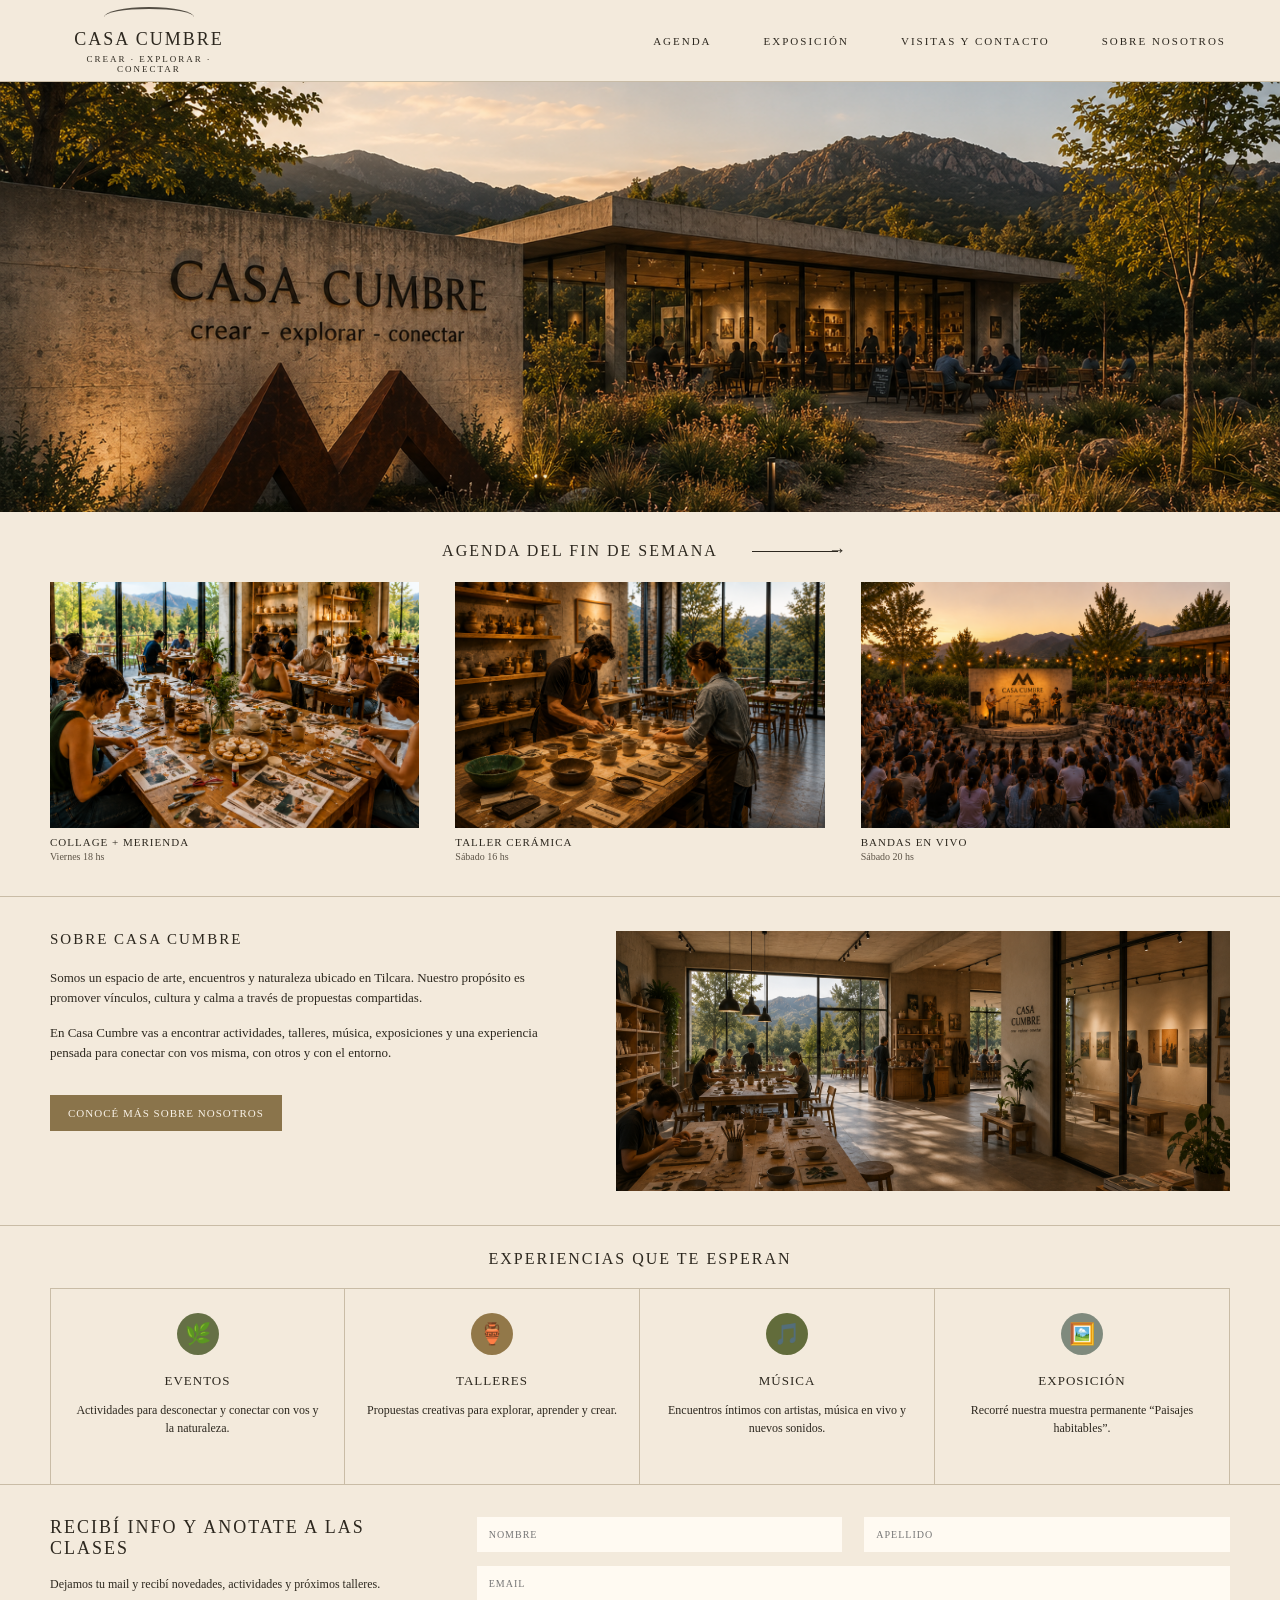
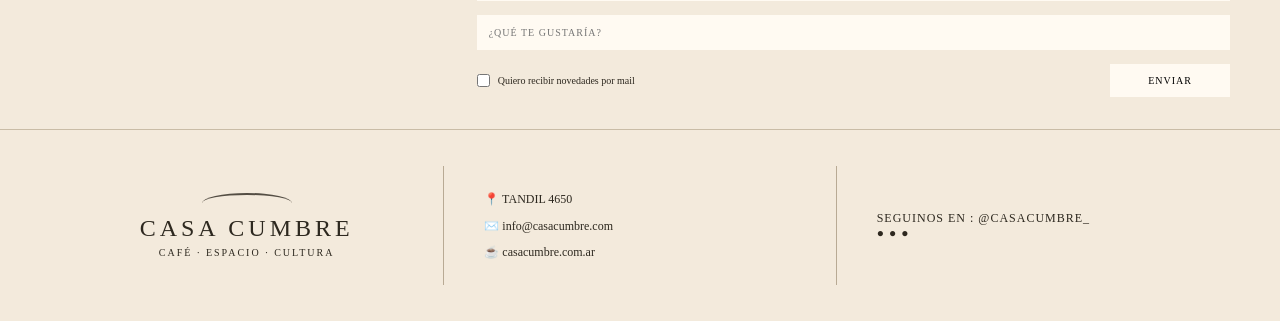
==== commit f863c2e9: "CAMBIOS" ====
--- a/index.html
+++ b/index.html
@@ -9,7 +9,7 @@
   <body>
     <header class="header">
       <div class="logo">
-        <div class="mountain-peaks"></div>
+        <div class="mountain-line"></div>
         <h1>CASA CUMBRE</h1>
         <p>CREAR · EXPLORAR · CONECTAR</p>
       </div>
@@ -153,8 +153,7 @@
       </div>
 
       <div class="footer-social">
-        <p>SEGUINOS EN</p>
-        <div class="social-icons">
+        <p>SEGUINOS EN : @CASACUMBRE_</p>
           <span>●</span>
           <span>●</span>
           <span>●</span>
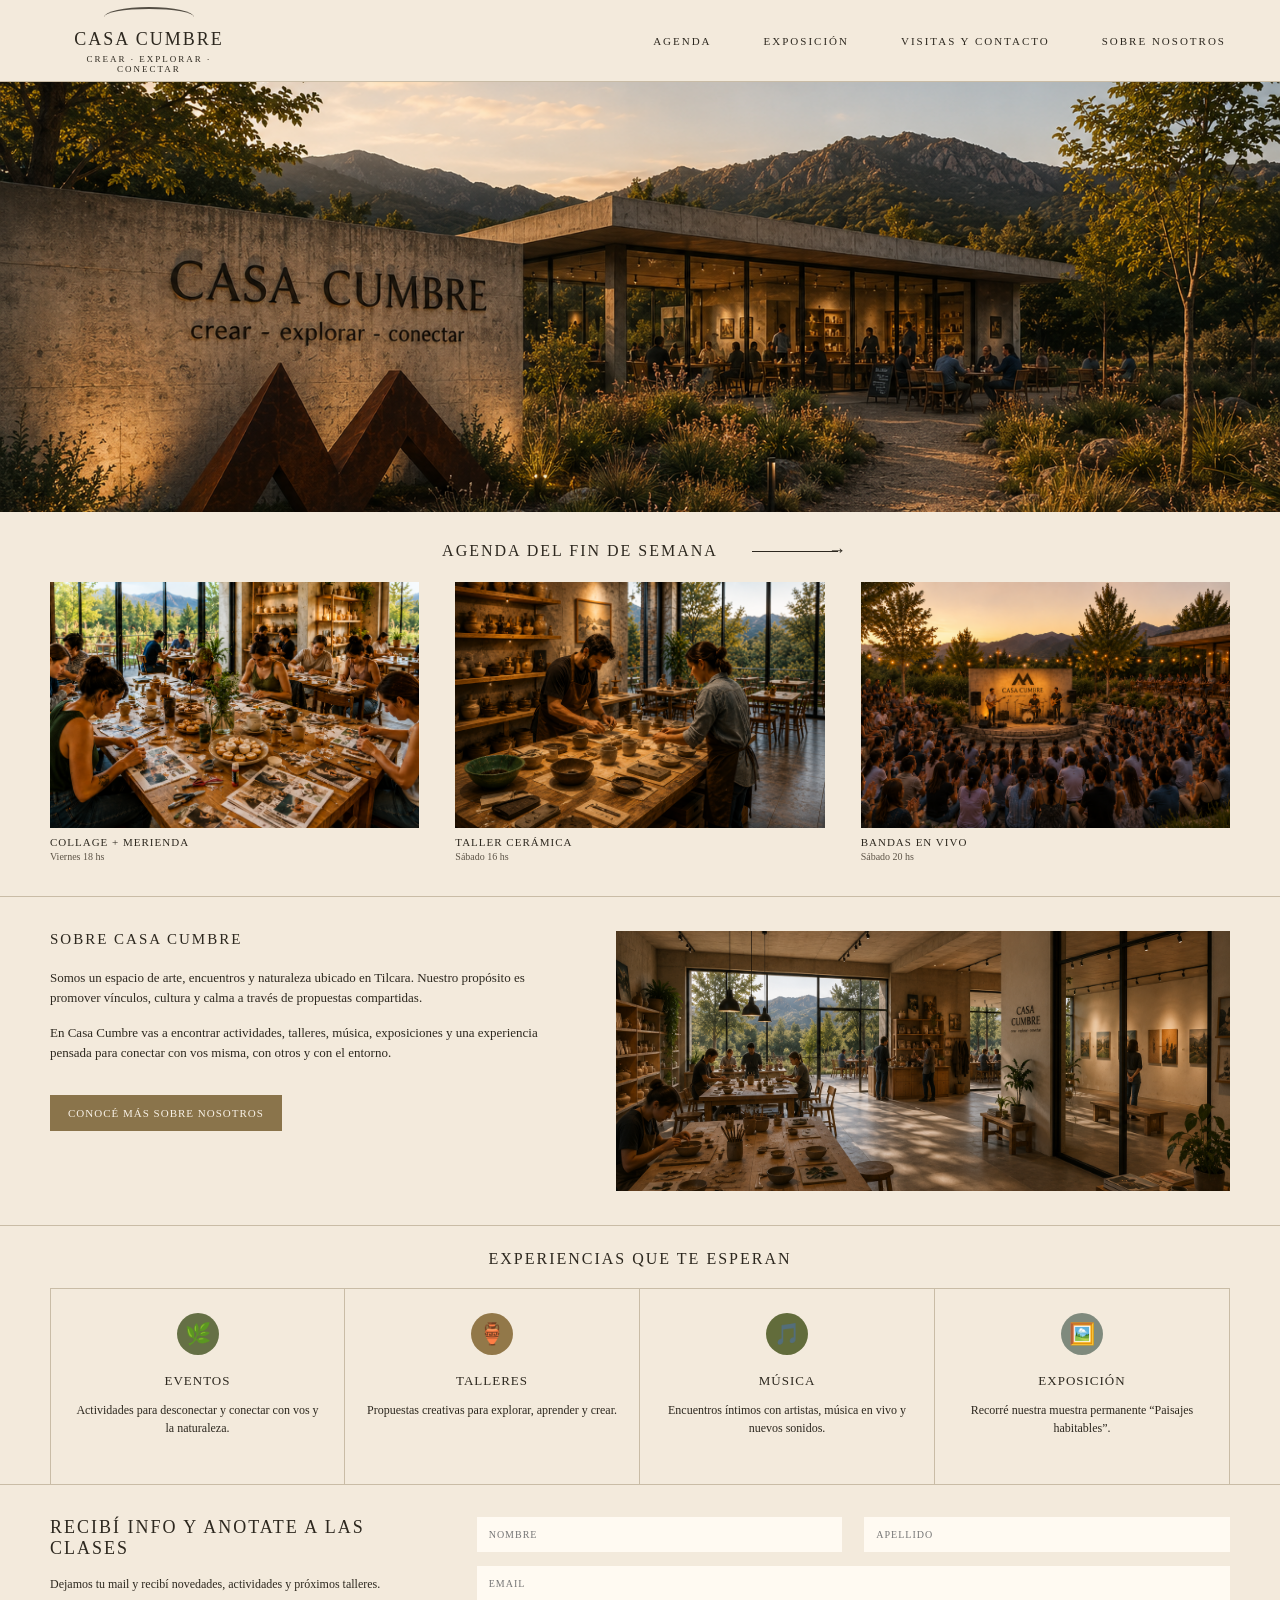
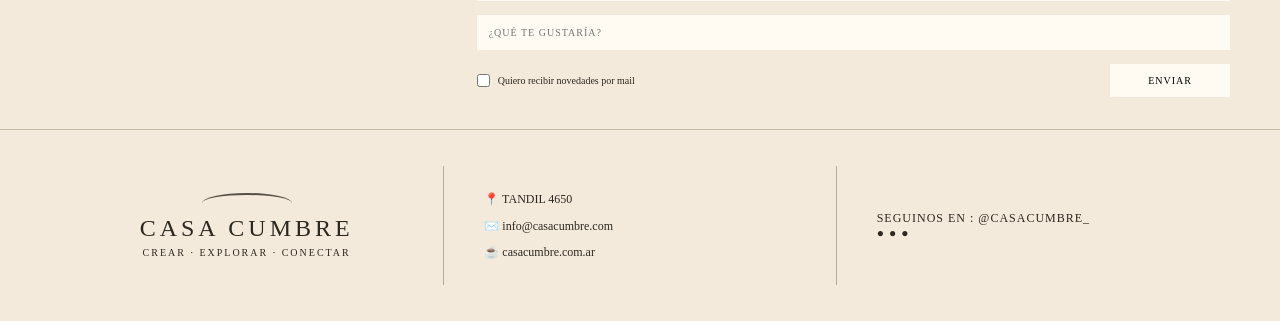
==== commit 4a6b015c: "ULTIMO" ====
--- a/index.html
+++ b/index.html
@@ -143,7 +143,7 @@
       <div class="footer-logo">
         <div class="mountain-line"></div>
         <h2>CASA CUMBRE</h2>
-        <p>CAFÉ · ESPACIO · CULTURA</p>
+        <p>CREAR · EXPLORAR · CONECTAR</p>
       </div>
 
       <div class="footer-info">
